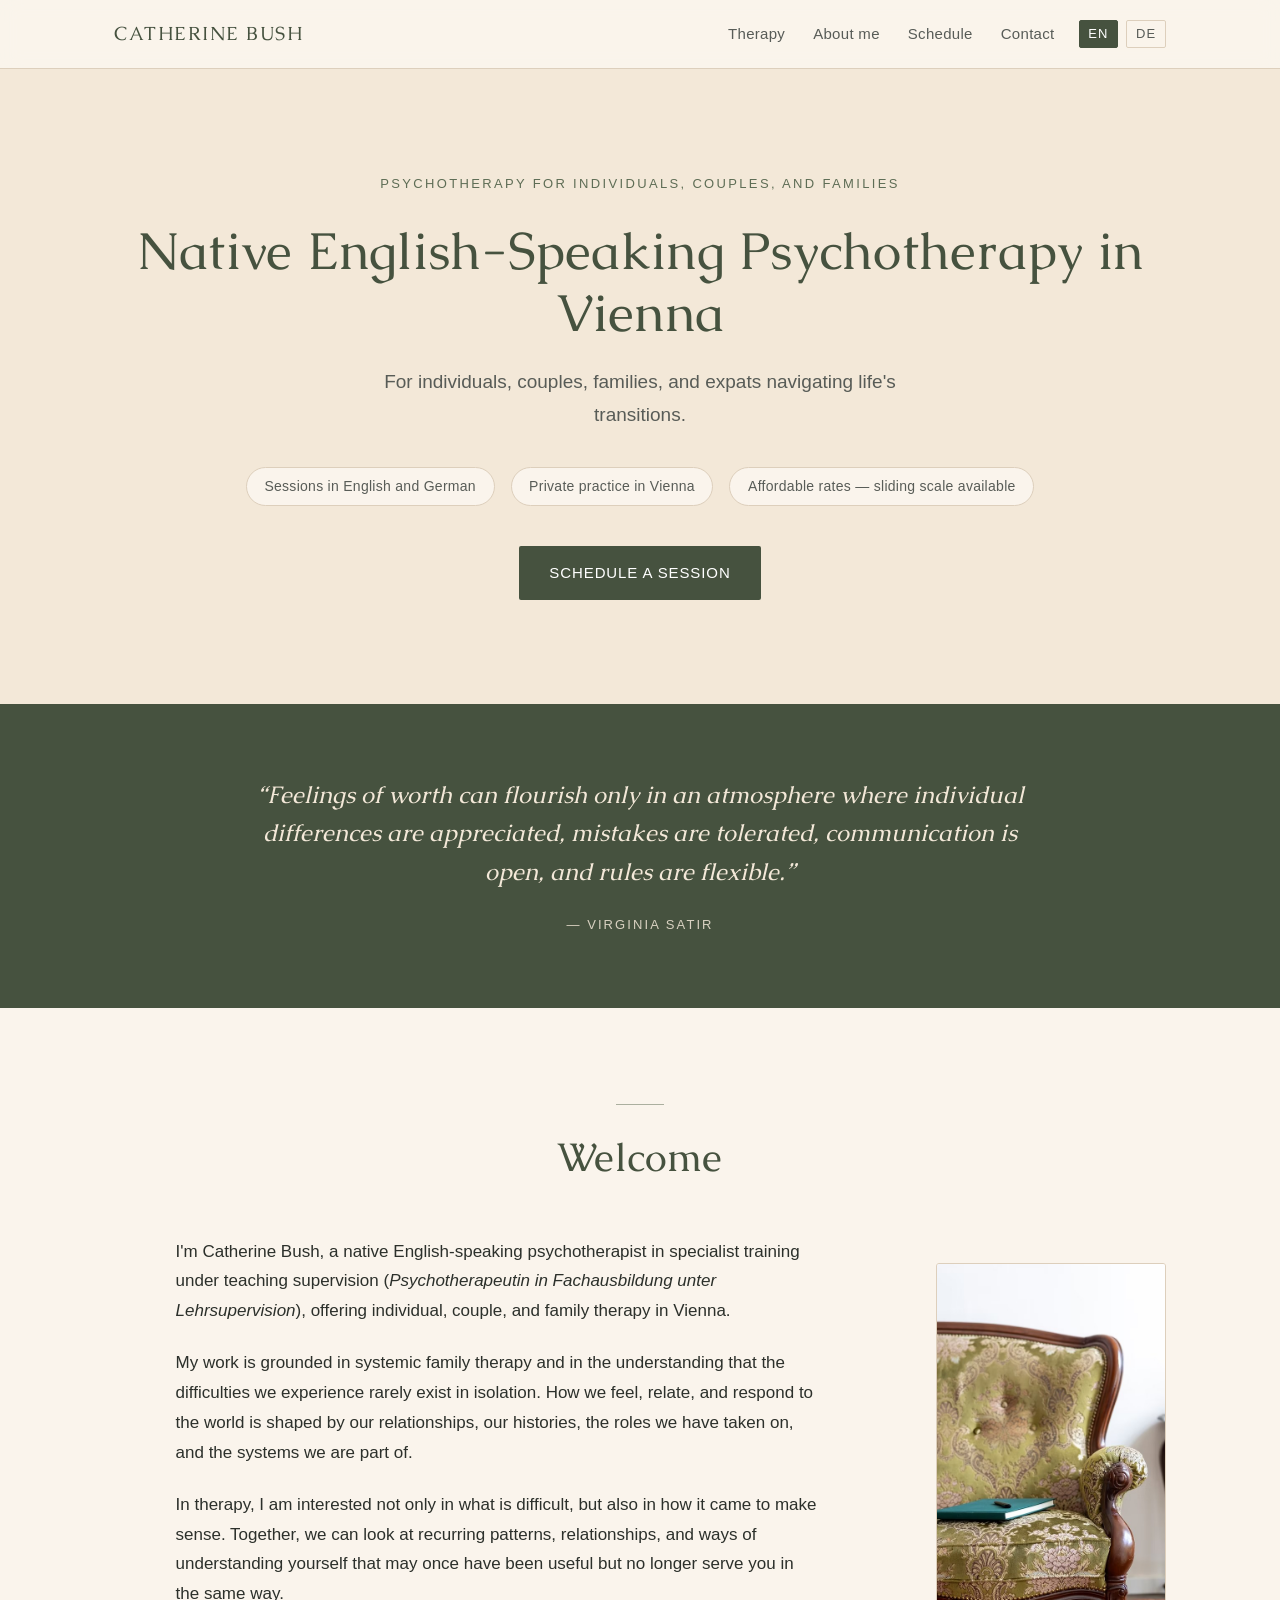
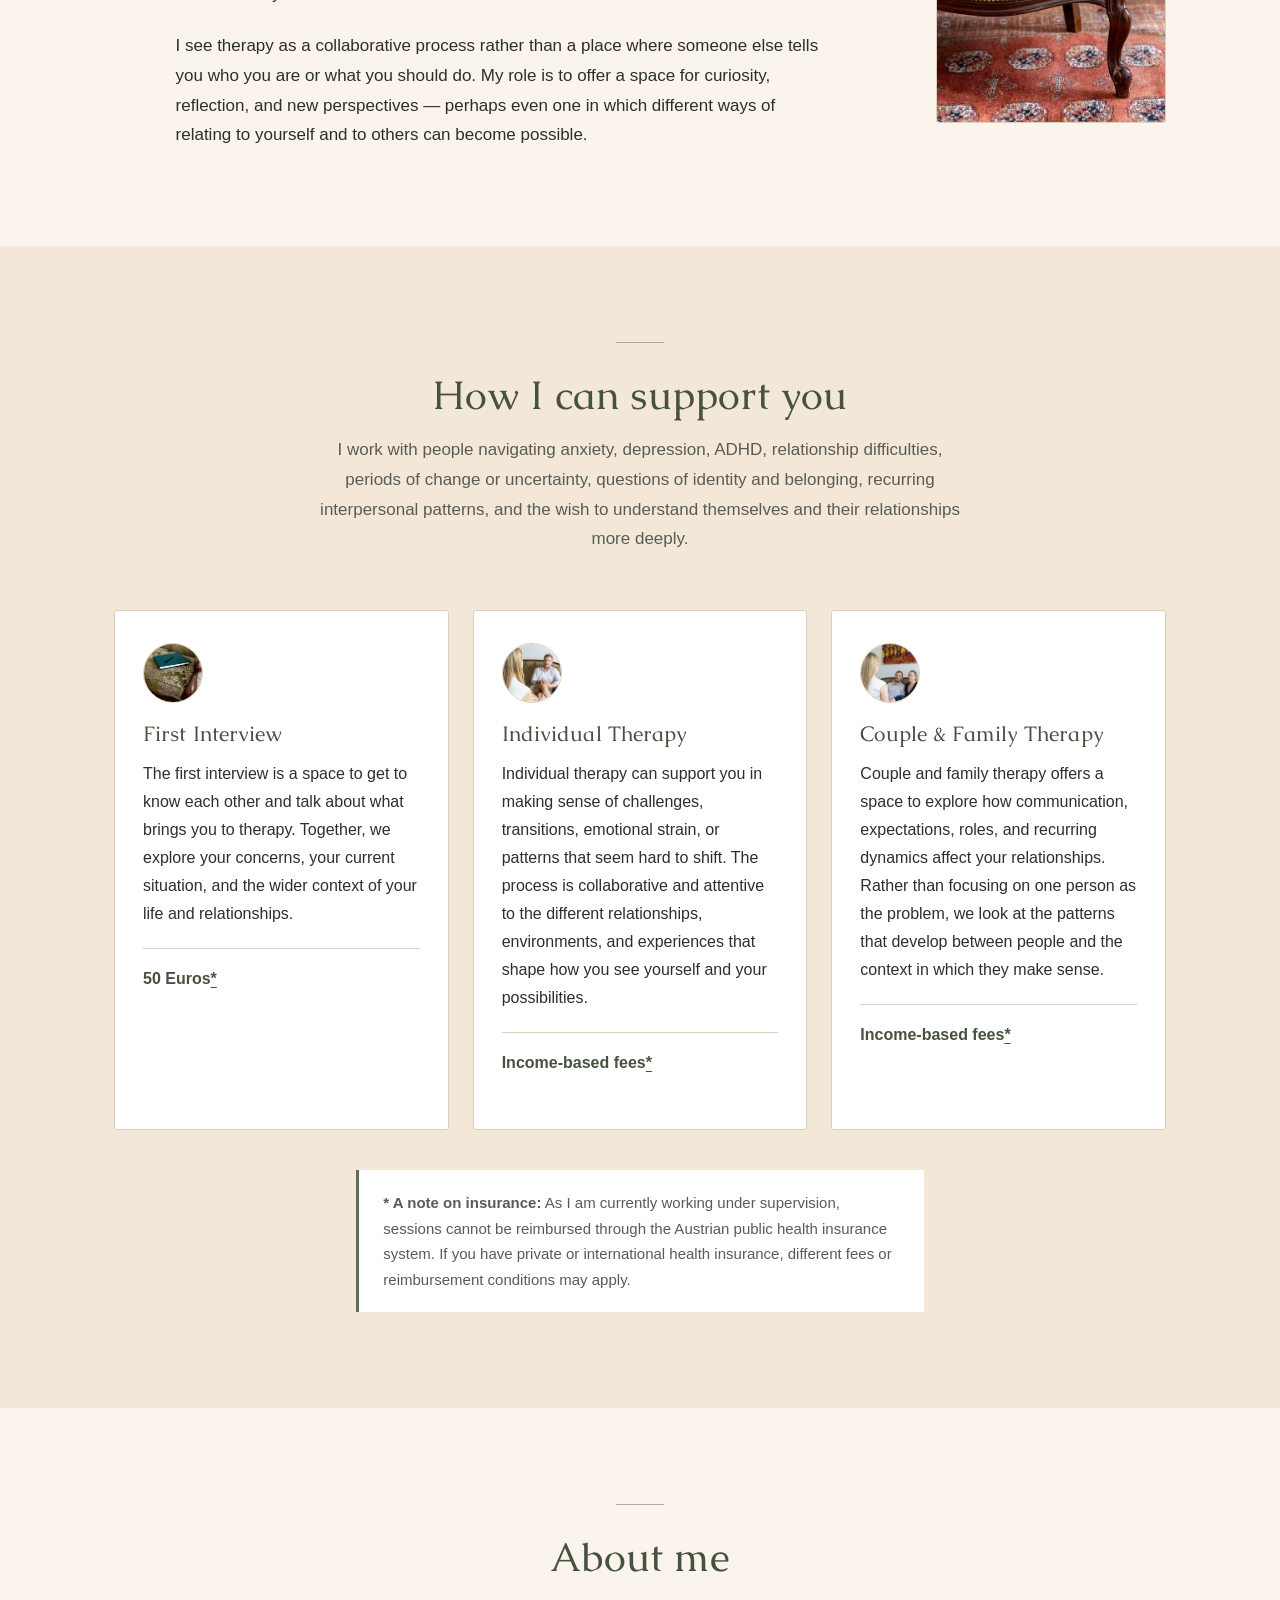
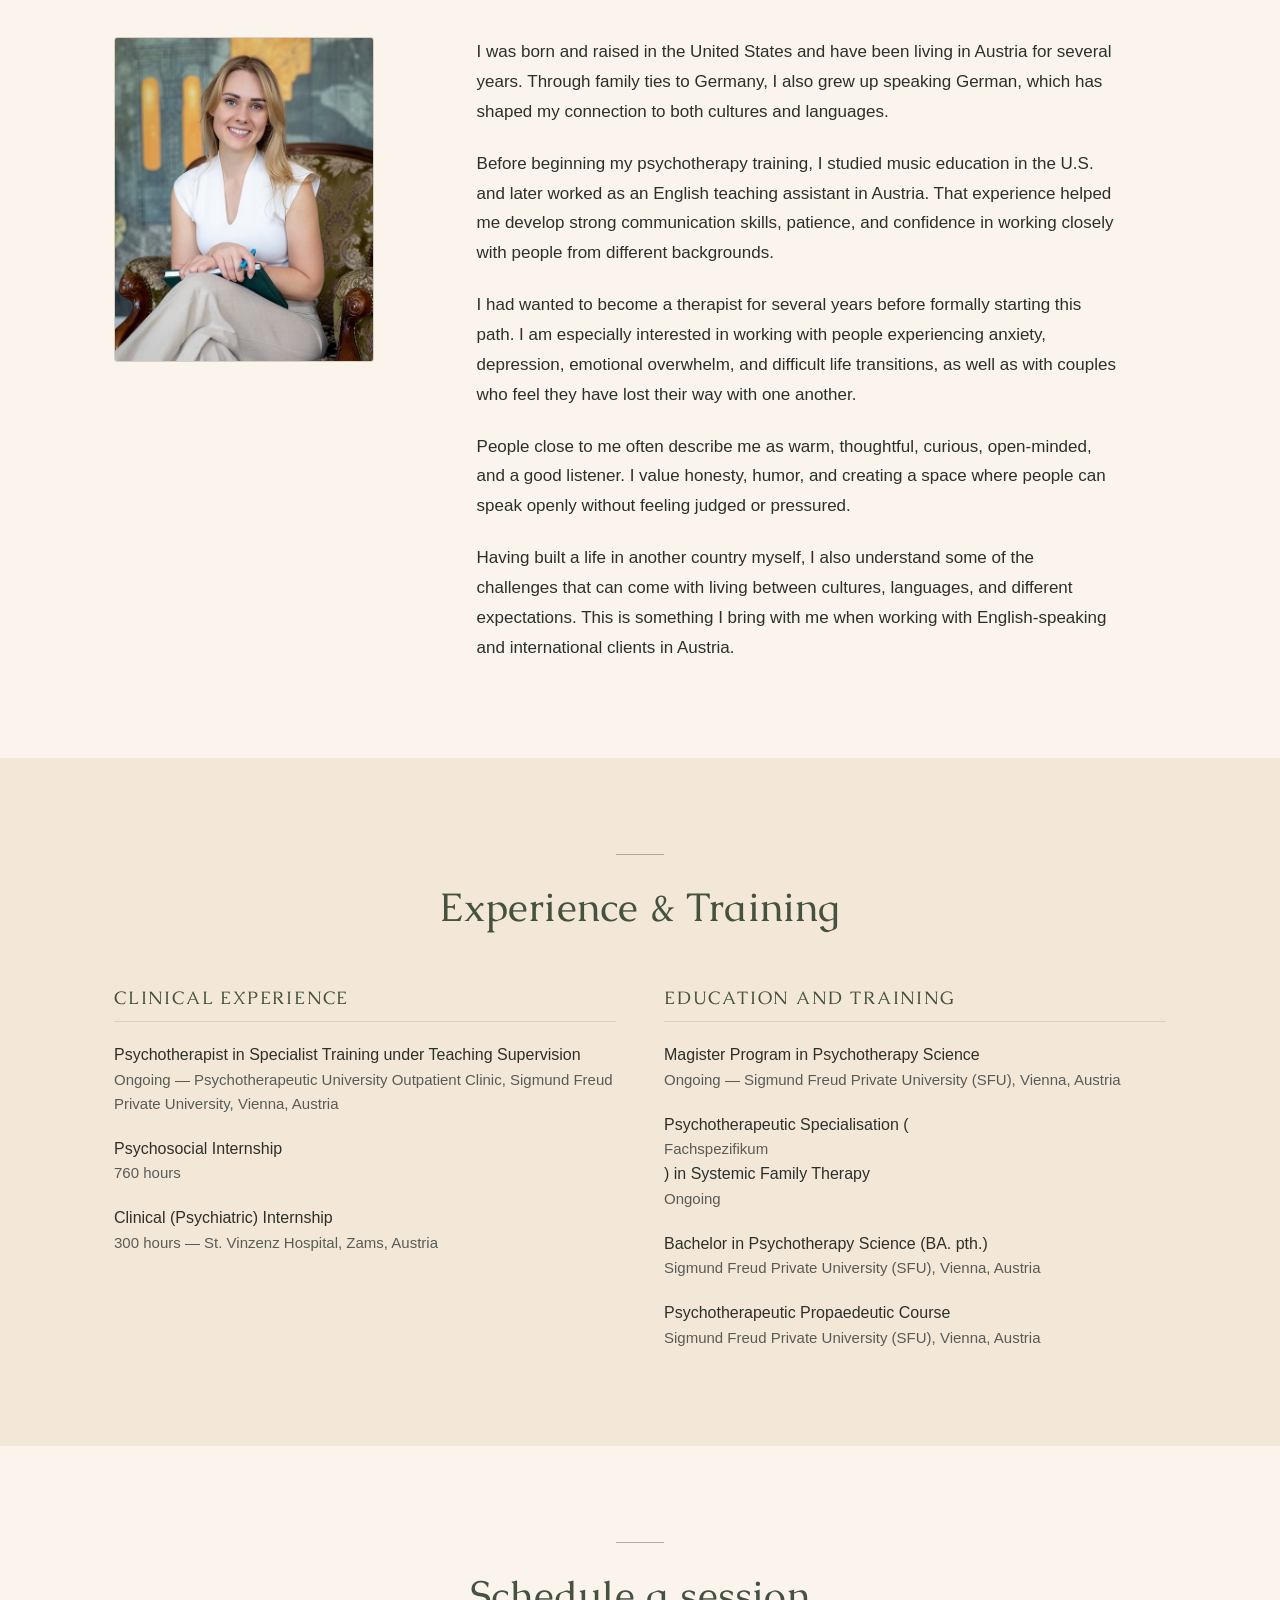
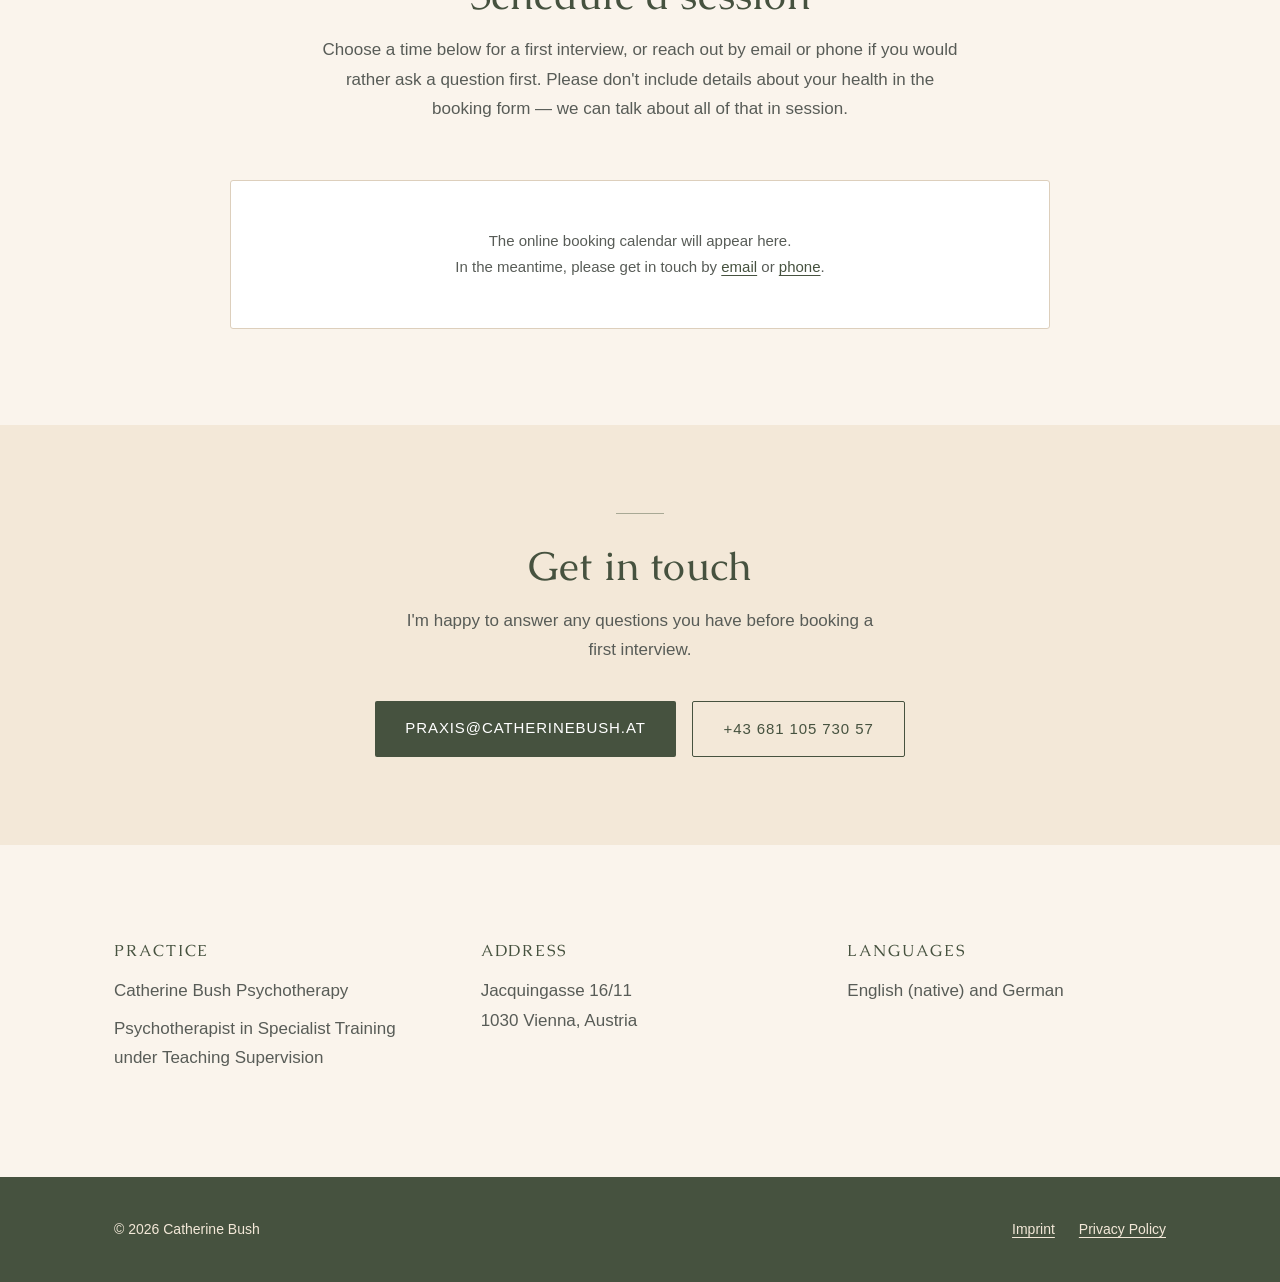
==== de/index.html @ 36997f0b "initial load" ====
<!DOCTYPE html>
<!--
  data-alt-en ist der relative Pfad zur englischen Fassung dieser Seite.
  Das Sprachskript unten liest dieses Attribut; es muss daher relativ bleiben,
  damit die lokale Vorschau funktioniert. Die hreflang-Links sind die
  absoluten, kanonischen Angaben für Suchmaschinen.
-->
<html lang="de" data-alt-en="../index.html">
<head>
<meta charset="utf-8">
<meta name="viewport" content="width=device-width, initial-scale=1, viewport-fit=cover">
<title>Psychotherapie in Wien | Catherine Bush</title>
<meta name="description" content="Psychotherapie in Wien für Einzelpersonen, Paare und Familien. Systemische Familientherapie auf Deutsch und Englisch, einkommensabhängige Honorare.">
<link rel="canonical" href="https://www.catherinebush.at/de/">

<link rel="alternate" hreflang="en" href="https://www.catherinebush.at/">
<link rel="alternate" hreflang="de" href="https://www.catherinebush.at/de/">
<link rel="alternate" hreflang="x-default" href="https://www.catherinebush.at/">

<script>
/* Sprachwahl. Inline und vor dem Rendern, damit nie kurz die falsche Sprache
   aufblitzt.
     1. Eine aktive Auswahl über den EN/DE-Schalter wird gespeichert und hat
        immer Vorrang.
     2. Andernfalls entscheidet einmalig die Spracheinstellung des Browsers.
   Die Ziele stehen in den data-alt-*-Attributen des Wurzelelements, deshalb ist
   dieser Block auf allen Seiten identisch und funktioniert auch in der lokalen
   Vorschau. Ohne verfügbaren Speicher passiert nichts weiter. */
(function () {
  var root = document.documentElement;
  var here = root.lang;
  var stored = null;
  try { stored = localStorage.getItem('cb-lang'); } catch (e) {}

  function go(lang) {
    var target = root.getAttribute('data-alt-' + lang);
    if (target) location.replace(target);
  }

  if (stored) {
    if (stored !== here) go(stored);
  } else {
    var pref = (navigator.languages && navigator.languages[0]) || navigator.language || '';
    if ((/^de/i.test(pref) ? 'de' : 'en') !== here) go(/^de/i.test(pref) ? 'de' : 'en');
  }

  document.addEventListener('click', function (e) {
    var el = e.target.closest ? e.target.closest('[data-set-lang]') : null;
    if (el) {
      try { localStorage.setItem('cb-lang', el.getAttribute('data-set-lang')); } catch (err) {}
    }
  });
})();
</script>

<meta property="og:type" content="website">
<meta property="og:url" content="https://www.catherinebush.at/de/">
<meta property="og:locale" content="de_AT">
<meta property="og:locale:alternate" content="en_US">
<meta property="og:title" content="Psychotherapie in Wien | Catherine Bush">
<meta property="og:description" content="Psychotherapie in Wien für Einzelpersonen, Paare und Familien. Systemische Familientherapie auf Deutsch und Englisch.">
<meta property="og:image" content="https://www.catherinebush.at/images/og-image.jpg">
<meta name="twitter:card" content="summary_large_image">

<link rel="icon" href="../images/favicon.png">
<link rel="apple-touch-icon" href="../images/apple-touch-icon.png">

<link rel="preconnect" href="https://fonts.googleapis.com">
<link rel="preconnect" href="https://fonts.gstatic.com" crossorigin>
<link href="https://fonts.googleapis.com/css2?family=Caudex:ital,wght@0,400;0,700;1,400&amp;display=swap" rel="stylesheet">
<link rel="stylesheet" href="../style.css">
</head>
<body>

<a class="skip" href="#main">Zum Inhalt springen</a>

<header class="nav">
  <div class="wrap nav__inner">
    <a class="brand" href="#top">Catherine Bush</a>
    <div class="nav__group">
      <nav aria-label="Hauptnavigation">
        <ul class="nav__links">
          <li class="nav__hide-sm"><a href="#angebot">Mein Angebot</a></li>
          <li class="nav__hide-sm"><a href="#ueber-mich">Über mich</a></li>
          <li><a href="#termin">Termin buchen</a></li>
          <li><a href="#kontakt">Kontakt</a></li>
        </ul>
      </nav>
      <nav aria-label="Sprache">
        <ul class="langswitch">
          <li><a href="../index.html" lang="en" hreflang="en" data-set-lang="en">EN</a></li>
          <li><a href="index.html" lang="de" hreflang="de" aria-current="true" data-set-lang="de">DE</a></li>
        </ul>
      </nav>
    </div>
  </div>
</header>

<main id="main">

  <section class="hero" id="top">
    <div class="wrap">
      <p class="hero__eyebrow">Psychotherapie für Einzelpersonen, Paare und Familien</p>
      <h1>Psychotherapie in Wien</h1>
      <p class="hero__lede">
        Für Einzelpersonen, Paare und Familien.
      </p>
      <ul class="facts">
        <li>Psychotherapie auf Deutsch und Englisch</li>
        <li>Privatpraxis in Wien</li>
        <li>Einkommensabhängige Honorare</li>
      </ul>
      <a class="btn" href="#termin">Termin buchen</a>
    </div>
  </section>

  <section class="quote">
    <div class="wrap">
      <blockquote>
        &bdquo;Wertgefühle können nur in einer Atmosphäre gedeihen, in der
        individuelle Unterschiede geschätzt, Fehler toleriert, die Kommunikation
        offen und die Regeln flexibel sind.&ldquo;
        <cite>&mdash; Virginia Satir</cite>
      </blockquote>
    </div>
  </section>

  <section class="section" id="willkommen">
    <div class="wrap">
      <div class="section__head">
        <hr class="rule">
        <h2>Willkommen</h2>
      </div>
      <div class="feature">
        <div class="prose">
        <p>
          Ich bin Catherine Bush, Psychotherapeutin in Fachausbildung unter
          Lehrsupervision. In meiner Praxis in Wien begleite ich Einzelpersonen, Paare
          und Familien.
        </p>
        <p>
          Meine Arbeit basiert auf der systemischen Familientherapie und dem
          Verständnis, dass die Herausforderungen, denen wir begegnen, eng mit unserer
          Lebensgeschichte, unseren Beziehungen und unserem sozialen Umfeld verbunden
          sind.
        </p>
        <p>
          In der Therapie geht es mir darum, gemeinsam mit Ihnen zu verstehen, was Sie
          belastet und wie es dazu gekommen ist. Wir betrachten wiederkehrende Muster in
          Ihren Beziehungen und in Ihrem Umgang mit sich selbst. Manche davon waren früher
          hilfreich, passen aber vielleicht nicht mehr zu Ihrer heutigen Lebenssituation.
        </p>
        <p>
          Ich verstehe Therapie als einen gemeinsamen Prozess. Sie sind die Expertin oder
          der Experte für Ihr eigenes Leben. Meine Aufgabe ist es, einen Raum für Neugier,
          Reflexion und neue Perspektiven zu schaffen. So können Sie neue Möglichkeiten
          entdecken, sich selbst und anderen zu begegnen.
        </p>
        </div>

        <img
          class="feature__media"
          src="../images/couch.jpg"
          alt="Ein grüner Polstersessel in der Praxis, auf der Sitzfläche liegt ein Notizbuch"
          width="546" height="1120"
          loading="lazy">
      </div>
    </div>
  </section>

  <section class="section section--tint" id="angebot">
    <div class="wrap">
      <div class="section__head">
        <hr class="rule">
        <h2>Wie ich Sie unterstützen kann</h2>
        <p>
          Ich begleite Menschen bei Ängsten, Depressionen, ADHS und
          Beziehungsschwierigkeiten sowie in Zeiten der Veränderung und Unsicherheit.
          Auch Fragen zu Identität und Zugehörigkeit, wiederkehrende Beziehungsmuster
          oder der Wunsch, sich selbst und die eigenen Beziehungen besser zu verstehen,
          können Anlass für eine Therapie sein.
        </p>
      </div>

      <div class="cards">
        <article class="card">
          <img class="card__icon" src="../images/first_interview_icon.jpg" alt=""
               width="121" height="121" loading="lazy">
          <h3>Erstgespräch</h3>
          <p>
            Das Erstgespräch dient dem Kennenlernen und dem Austausch darüber, was Sie
            zur Therapie führt. Gemeinsam erkunden wir Ihre Anliegen, Ihre aktuelle
            Situation und den weiteren Kontext Ihres Lebens und Ihrer Beziehungen.
          </p>
          <p class="card__fee">50 Euro<a href="#hinweis" aria-label="Hinweis zur Krankenversicherung und zu den Honoraren">*</a></p>
        </article>

        <article class="card">
          <img class="card__icon" src="../images/individual_therapy.jpg" alt=""
               width="121" height="121" loading="lazy">
          <h3>Einzeltherapie</h3>
          <p>
            Einzeltherapie bietet Raum, Herausforderungen, Veränderungen und emotionale
            Belastungen zu verstehen und neue Wege im Umgang damit zu finden. Gemeinsam
            betrachten wir auch wiederkehrende Muster sowie die Beziehungen,
            Lebensumstände und Erfahrungen, die Ihr Bild von sich selbst und Ihren
            Handlungsmöglichkeiten prägen.
          </p>
          <p class="card__fee">Einkommensabhängiges Honorar<a href="#hinweis" aria-label="Hinweis zur Krankenversicherung und zu den Honoraren">*</a></p>
        </article>

        <article class="card">
          <img class="card__icon" src="../images/couple_therapy_icon.jpg" alt=""
               width="121" height="121" loading="lazy">
          <h3>Paar-/Familientherapie</h3>
          <p>
            Paar- und Familientherapie bietet Raum, gemeinsam zu verstehen, wie
            Kommunikation, Erwartungen und Rollen Ihre Beziehungen prägen. Dabei
            betrachten wir wiederkehrende Muster zwischen den Beteiligten und wie sie
            entstanden sind. Gemeinsam suchen wir nach neuen Möglichkeiten, miteinander
            umzugehen.
          </p>
          <p class="card__fee">Einkommensabhängiges Honorar<a href="#hinweis" aria-label="Hinweis zur Krankenversicherung und zu den Honoraren">*</a></p>
        </article>
      </div>

      <p class="note" id="hinweis">
        <strong>* Hinweis zur Krankenversicherung:</strong> Da ich in Fachausbildung
        unter Lehrsupervision tätig bin, ist eine Kostenerstattung durch die
        österreichische gesetzliche Krankenversicherung derzeit nicht möglich. Bei
        privaten oder internationalen Krankenversicherungen können die
        Erstattungsbedingungen variieren.
      </p>
    </div>
  </section>

  <section class="section" id="ueber-mich">
    <div class="wrap">
      <div class="section__head">
        <hr class="rule">
        <h2>Über mich</h2>
      </div>

      <div class="about">
        <img
          class="about__photo"
          src="../images/catherine-bush.jpg"
          alt="Catherine Bush, sitzend in einem grünen Sessel mit einem Notizbuch, lächelnd in die Kamera"
          width="546" height="748"
          loading="lazy">

        <div class="prose">
          <p>
            Ich bin in den USA geboren und aufgewachsen und lebe seit einigen Jahren in
            Österreich. Durch meine familiären Verbindungen nach Deutschland bin ich auch
            mit der deutschen Sprache aufgewachsen. Beide Sprachen und Kulturen sind mir
            deshalb vertraut.
          </p>
          <p>
            Vor meiner Psychotherapieausbildung habe ich in den USA Musikpädagogik
            studiert und später als Englisch-Sprachassistentin in Österreich gearbeitet.
            Dabei konnte ich meine Kommunikationsfähigkeiten vertiefen und Erfahrung im
            Umgang mit Menschen unterschiedlicher Herkunft sammeln.
          </p>
          <p>
            Der Wunsch, Psychotherapeutin zu werden, hat mich schon lange begleitet.
            Besonders interessiert mich die Begleitung von Menschen mit Ängsten,
            Depressionen oder emotionaler Überforderung sowie in herausfordernden
            Lebensphasen. Auch die Arbeit mit Paaren, die sich voneinander entfernt haben
            oder wieder zueinanderfinden möchten, liegt mir am Herzen.
          </p>
          <p>
            Menschen in meinem Umfeld beschreiben mich als warmherzig, reflektiert,
            neugierig und offen &ndash; und als gute Zuhörerin. Ehrlichkeit, Humor und ein
            respektvolles Miteinander sind mir wichtig. In meiner Praxis möchte ich einen
            Raum schaffen, in dem Sie offen sprechen können und sich angenommen fühlen.
          </p>
          <p>
            Aus eigener Erfahrung kenne ich die Herausforderungen, die das Leben zwischen
            verschiedenen Kulturen, Sprachen und Erwartungen mit sich bringen kann. Diese
            Erfahrung fließt auch in meine Arbeit ein.
          </p>
        </div>
      </div>
    </div>
  </section>

  <section class="section section--tint" id="qualifikation">
    <div class="wrap">
      <div class="section__head">
        <hr class="rule">
        <h2>Erfahrung &amp; Ausbildung</h2>
      </div>

      <div class="creds">
        <div>
          <h3>Klinische Erfahrung</h3>
          <ul>
            <li>
              Psychotherapeutin in Fachausbildung unter Lehrsupervision
              <span>Laufend &mdash; Psychotherapeutische Universitätsambulanz,
              Sigmund Freud PrivatUniversität, Wien, Österreich</span>
            </li>
            <li>
              Psychosoziales Praktikum
              <span>760 Stunden</span>
            </li>
            <li>
              Klinisches Praktikum
              <span>300 Stunden &mdash; St. Vinzenz-Krankenhaus, Zams, Österreich</span>
            </li>
          </ul>
        </div>

        <div>
          <h3>Ausbildung</h3>
          <ul>
            <li>
              Magisterstudium der Psychotherapiewissenschaft
              <span>Laufend &mdash; Sigmund Freud PrivatUniversität (SFU), Wien, Österreich</span>
            </li>
            <li>
              Fachspezifikum Systemische Familientherapie
              <span>Laufend</span>
            </li>
            <li>
              Bakkalaureat Psychotherapiewissenschaft (BA. pth.)
              <span>Sigmund Freud PrivatUniversität (SFU), Wien, Österreich</span>
            </li>
            <li>
              Psychotherapeutisches Propädeutikum
              <span>Sigmund Freud PrivatUniversität (SFU), Wien, Österreich</span>
            </li>
          </ul>
        </div>
      </div>
    </div>
  </section>

  <section class="section" id="termin">
    <div class="wrap">
      <div class="section__head">
        <hr class="rule">
        <h2>Termin buchen</h2>
        <p>
          Wählen Sie unten einen Termin für ein Erstgespräch, oder melden Sie sich per
          E-Mail oder telefonisch, wenn Sie vorab eine Frage haben. Bitte geben Sie bei
          der Buchung keine Angaben zu Ihrer Gesundheit ein &ndash; dafür ist im Gespräch
          Zeit.
        </p>
      </div>

      <div class="booking">
        <!--
          TheraPsy-Bookings-Kalender.
          Die Einbettungs-URL aus dem TheraPsy-Konto unten in src einsetzen und
          anschließend den Absatz .booking__fallback löschen.

          <iframe
            src="PASTE_THERAPSY_EMBED_URL_HERE"
            title="Kalender zur Terminbuchung"
            loading="lazy"
            referrerpolicy="no-referrer-when-downgrade"></iframe>
        -->
        <p class="booking__fallback">
          Hier erscheint der Online-Terminkalender.<br>
          Bis dahin erreichen Sie mich per
          <a href="mailto:praxis@catherinebush.at">E-Mail</a> oder
          <a href="tel:+4368110573057">Telefon</a>.
        </p>
      </div>
    </div>
  </section>

  <section class="cta" id="kontakt">
    <div class="wrap">
      <hr class="rule">
      <h2>Bereit für den nächsten Schritt?</h2>
      <p>
        Ihre Fragen beantworte ich gerne, bevor Sie ein Erstgespräch buchen.
      </p>
      <div class="cta__actions">
        <a class="btn" href="mailto:praxis@catherinebush.at">praxis@catherinebush.at</a>
        <a class="btn btn--ghost" href="tel:+4368110573057">+43 681 105 730 57</a>
      </div>
    </div>
  </section>

  <section class="section">
    <div class="wrap">
      <div class="contact">
        <div>
          <h3>Praxis</h3>
          <p>Catherine Bush Psychotherapie</p>
          <p>Psychotherapeutin in Fachausbildung unter Lehrsupervision</p>
        </div>

        <div>
          <h3>Adresse</h3>
          <address>
            Jacquingasse 16/11<br>
            1030 Wien, Österreich
          </address>
        </div>

        <div>
          <h3>Sprachen</h3>
          <p>Deutsch und Englisch (Muttersprache)</p>
        </div>
      </div>
    </div>
  </section>

</main>

<footer class="footer">
  <div class="wrap footer__inner">
    <p>&copy; 2026 Catherine Bush</p>
    <nav class="footer__legal" aria-label="Rechtliches">
      <a href="impressum.html">Impressum</a>
      <a href="datenschutz.html">Datenschutz</a>
    </nav>
  </div>
</footer>

<script type="application/ld+json">
{
  "@context": "https://schema.org",
  "@type": "MedicalBusiness",
  "name": "Catherine Bush Psychotherapie",
  "url": "https://www.catherinebush.at/de/",
  "email": "praxis@catherinebush.at",
  "telephone": "+4368110573057",
  "image": "https://www.catherinebush.at/images/og-image.jpg",
  "description": "Psychotherapie in Wien für Einzelpersonen, Paare und Familien. Systemische Familientherapie auf Deutsch und Englisch.",
  "medicalSpecialty": "Psychiatric",
  "address": {
    "@type": "PostalAddress",
    "streetAddress": "Jacquingasse 16/11",
    "postalCode": "1030",
    "addressLocality": "Wien",
    "addressCountry": "AT"
  },
  "availableLanguage": ["de", "en"],
  "founder": {
    "@type": "Person",
    "name": "Catherine Grace Bush",
    "jobTitle": "Psychotherapeutin in Fachausbildung unter Lehrsupervision"
  }
}
</script>

</body>
</html>
---- style.css ----
/* ==========================================================================
   Catherine Bush Psychotherapy — shared styles
   Palette and type carried over from the previous Wix site.
   Change --sage and --cream to re-theme the whole site.
   ========================================================================== */

:root {
  --cream:      #f3e8d8;
  --cream-soft: #faf4ec;
  --sage:       #5e6d55;
  --sage-dark:  #46523f;
  --ink:        #2c302b;
  --muted:      #585c57;
  --rule:       #ddcfbc;

  --serif: "Caudex", Georgia, "Times New Roman", serif;
  --sans:  -apple-system, BlinkMacSystemFont, "SF Pro Text", "Segoe UI", Roboto, Helvetica, Arial, sans-serif;

  --measure: 68ch;
  --wrap: 1100px;
}

*, *::before, *::after { box-sizing: border-box; }

html { scroll-behavior: smooth; }
@media (prefers-reduced-motion: reduce) {
  html { scroll-behavior: auto; }
  * { animation: none !important; transition: none !important; }
}

body {
  margin: 0;
  background: var(--cream-soft);
  color: var(--ink);
  font-family: var(--sans);
  font-size: 1.0625rem;
  line-height: 1.75;
  -webkit-font-smoothing: antialiased;
  text-rendering: optimizeLegibility;
}

img { max-width: 100%; height: auto; display: block; }

h1, h2, h3 {
  font-family: var(--serif);
  font-weight: 400;
  line-height: 1.2;
  color: var(--sage-dark);
  letter-spacing: 0.005em;
}

a { color: var(--sage-dark); text-decoration-thickness: 1px; text-underline-offset: 3px; }
a:hover { color: var(--sage); }

/* Long URLs in the legal pages must not force a horizontal scrollbar */
a { overflow-wrap: anywhere; }

:focus-visible {
  outline: 2px solid var(--sage);
  outline-offset: 3px;
  border-radius: 2px;
}

.wrap {
  max-width: var(--wrap);
  margin-inline: auto;
  padding-inline: 1.5rem;
}

.skip { position: absolute; left: -9999px; }
.skip:focus {
  left: 1rem;
  top: 1rem;
  z-index: 100;
  background: var(--sage-dark);
  color: #fff;
  padding: 0.6rem 1rem;
  border-radius: 4px;
}

/* ---------- Nav ---------- */

.nav {
  position: sticky;
  top: 0;
  z-index: 50;
  background: rgba(250, 244, 236, 0.85);
  backdrop-filter: blur(10px);
  -webkit-backdrop-filter: blur(10px);
  border-bottom: 1px solid var(--rule);
  padding-top: env(safe-area-inset-top, 0px);
}

.nav__inner {
  display: flex;
  align-items: center;
  justify-content: space-between;
  gap: 1.5rem;
  min-height: 68px;
  flex-wrap: wrap;
}

/* Holds the page nav and the language switcher together on the right */
.nav__group {
  display: flex;
  align-items: center;
  gap: 1.5rem;
  flex-wrap: wrap;
}

.brand {
  font-family: var(--serif);
  font-size: 1.2rem;
  letter-spacing: 0.08em;
  text-transform: uppercase;
  color: var(--sage-dark);
  text-decoration: none;
  white-space: nowrap;
}

.nav__links {
  display: flex;
  align-items: center;
  gap: 1.75rem;
  list-style: none;
  margin: 0;
  padding: 0;
  font-size: 0.9375rem;
}

.nav__links a {
  text-decoration: none;
  color: var(--muted);
  letter-spacing: 0.02em;
  padding-block: 0.35rem;
}
.nav__links a:hover { color: var(--sage-dark); }

/* ---------- Language switcher ---------- */

.langswitch {
  display: flex;
  align-items: center;
  gap: 0.5rem;
  margin: 0;
  padding: 0;
  list-style: none;
  font-size: 0.8125rem;
  letter-spacing: 0.08em;
}

.langswitch li { display: flex; }

.langswitch a {
  display: block;
  padding: 0.25rem 0.55rem;
  border: 1px solid var(--rule);
  border-radius: 2px;
  color: var(--muted);
  text-decoration: none;
  line-height: 1.4;
  transition: background 0.15s ease, color 0.15s ease;
}

.langswitch a:hover {
  background: var(--cream);
  color: var(--sage-dark);
}

/* Current language: marked with aria-current in the markup */
.langswitch a[aria-current="true"] {
  background: var(--sage-dark);
  border-color: var(--sage-dark);
  color: #fff;
  cursor: default;
}

/* ---------- Buttons ---------- */

.btn {
  display: inline-block;
  background: var(--sage-dark);
  color: #fff;
  font-family: var(--sans);
  font-size: 0.9375rem;
  letter-spacing: 0.06em;
  text-transform: uppercase;
  text-decoration: none;
  padding: 0.85rem 1.9rem;
  border-radius: 2px;
  transition: background 0.2s ease;
}
.btn:hover { background: var(--sage); color: #fff; }

.btn--ghost {
  background: transparent;
  color: var(--sage-dark);
  border: 1px solid var(--sage-dark);
}
.btn--ghost:hover { background: var(--sage-dark); color: #fff; }

/* ---------- Hero ---------- */

.hero {
  background: var(--cream);
  padding-block: clamp(3.5rem, 9vw, 6.5rem);
  text-align: center;
}

.hero__eyebrow {
  font-size: 0.8125rem;
  letter-spacing: 0.18em;
  text-transform: uppercase;
  color: var(--sage);
  margin: 0 0 1.5rem;
}

.hero h1 {
  font-size: clamp(2rem, 5.5vw, 3.25rem);
  margin: 0 0 1.25rem;
}

.hero__lede {
  max-width: 56ch;
  margin: 0 auto 2.25rem;
  font-size: clamp(1.0625rem, 2vw, 1.1875rem);
  color: var(--muted);
}

.facts {
  display: flex;
  flex-wrap: wrap;
  justify-content: center;
  gap: 0.75rem 1rem;
  list-style: none;
  margin: 0 0 2.5rem;
  padding: 0;
  font-size: 0.875rem;
  letter-spacing: 0.02em;
}
.facts li {
  background: var(--cream-soft);
  border: 1px solid var(--rule);
  border-radius: 999px;
  padding: 0.4rem 1.1rem;
  color: var(--muted);
}

/* ---------- Quote ---------- */

.quote {
  background: var(--sage-dark);
  color: var(--cream);
  padding-block: clamp(3rem, 7vw, 4.5rem);
  text-align: center;
}

.quote blockquote {
  margin: 0 auto;
  max-width: 60ch;
  font-family: var(--serif);
  font-style: italic;
  font-size: clamp(1.1875rem, 2.6vw, 1.5rem);
  line-height: 1.6;
}

.quote cite {
  display: block;
  margin-top: 1.5rem;
  font-family: var(--sans);
  font-style: normal;
  font-size: 0.8125rem;
  letter-spacing: 0.16em;
  text-transform: uppercase;
  opacity: 0.85;
}

/* ---------- Sections ---------- */

.section { padding-block: clamp(3.5rem, 8vw, 6rem); }
.section--tint { background: var(--cream); }

/* Offset sticky-nav overlap when jumping to an anchor */
.section[id], .hero[id], .cta[id] { scroll-margin-top: 80px; }

.section__head {
  text-align: center;
  max-width: var(--measure);
  margin: 0 auto clamp(2.5rem, 5vw, 3.5rem);
}

.section__head h2 {
  font-size: clamp(1.75rem, 4vw, 2.5rem);
  margin: 0 0 1rem;
}

.section__head p { margin: 0; color: var(--muted); }

.prose { max-width: var(--measure); margin-inline: auto; }
.prose p { margin: 0 0 1.4rem; }
.prose p:last-child { margin-bottom: 0; }

.rule {
  width: 48px;
  height: 1px;
  background: var(--sage);
  border: 0;
  margin: 0 auto 1.75rem;
  opacity: 0.5;
}

/* ---------- Cards ---------- */

.cards {
  display: grid;
  grid-template-columns: repeat(auto-fit, minmax(260px, 1fr));
  gap: 1.5rem;
}

.card {
  background: var(--cream-soft);
  border: 1px solid var(--rule);
  border-radius: 3px;
  padding: 2rem 1.75rem;
  display: flex;
  flex-direction: column;
}
.section--tint .card { background: #fff; }

.card h3 { font-size: 1.3125rem; margin: 0 0 0.9rem; }
.card p { margin: 0 0 1.25rem; font-size: 1rem; }

/* Round thumbnail at the top of each service card. The source files are
   121x121, so 60px stays crisp on a 2x screen — don't scale these up. */
.card__icon {
  width: 60px;
  height: 60px;
  border-radius: 50%;
  object-fit: cover;
  margin-bottom: 1.1rem;
  border: 1px solid var(--rule);
}

.card__fee {
  margin-top: auto;
  padding-top: 1rem;
  border-top: 1px solid var(--rule);
  font-size: 0.9375rem;
  color: var(--sage-dark);
  font-weight: 600;
}

.note {
  max-width: var(--measure);
  margin: 2.5rem auto 0;
  font-size: 0.9375rem;
  line-height: 1.7;
  color: var(--muted);
  background: var(--cream-soft);
  border-left: 3px solid var(--sage);
  padding: 1.25rem 1.5rem;
}
.section--tint .note { background: #fff; }

/* ---------- About ---------- */

.about {
  display: grid;
  grid-template-columns: minmax(0, 260px) minmax(0, 1fr);
  gap: clamp(2rem, 5vw, 3.5rem);
  align-items: start;
}

.about__photo {
  border-radius: 3px;
  aspect-ratio: 4 / 5;
  object-fit: cover;
  width: 100%;
  background: var(--cream);
  border: 1px solid var(--rule);
}

/* ---------- Text beside a tall image ---------- */

.feature {
  display: grid;
  grid-template-columns: minmax(0, 1fr) minmax(0, 230px);
  gap: clamp(2rem, 5vw, 3.5rem);
  align-items: center;
}

/* The practice photo is a tall 1:2 crop; this frame matches it so nothing
   is cropped away on desktop. */
.feature__media {
  width: 100%;
  aspect-ratio: 1 / 2;
  max-height: 540px;
  object-fit: cover;
  border-radius: 3px;
  border: 1px solid var(--rule);
  background: var(--cream);
}

/* ---------- Credentials ---------- */

.creds {
  display: grid;
  grid-template-columns: repeat(auto-fit, minmax(280px, 1fr));
  gap: clamp(2rem, 5vw, 3rem);
  max-width: var(--wrap);
  margin-inline: auto;
}

.creds h3 {
  font-size: 1.125rem;
  letter-spacing: 0.1em;
  text-transform: uppercase;
  margin: 0 0 1.25rem;
  padding-bottom: 0.75rem;
  border-bottom: 1px solid var(--rule);
}

.creds ul { list-style: none; margin: 0; padding: 0; }

.creds li { margin-bottom: 1.25rem; font-size: 1rem; line-height: 1.6; }
.creds li:last-child { margin-bottom: 0; }

.creds li span { display: block; font-size: 0.9375rem; color: var(--muted); }

/* ---------- Booking ---------- */

.booking {
  max-width: 820px;
  margin: 0 auto;
  background: #fff;
  border: 1px solid var(--rule);
  border-radius: 3px;
  overflow: hidden;
}

.booking iframe {
  display: block;
  width: 100%;
  min-height: 720px;
  border: 0;
}

.booking__fallback {
  padding: 2rem 1.75rem;
  text-align: center;
  color: var(--muted);
  font-size: 0.9375rem;
}

/* ---------- CTA ---------- */

.cta {
  background: var(--cream);
  text-align: center;
  padding-block: clamp(3.5rem, 8vw, 5.5rem);
}
.cta h2 { font-size: clamp(1.75rem, 4vw, 2.5rem); margin: 0 0 1rem; }
.cta p { max-width: 52ch; margin: 0 auto 2.25rem; color: var(--muted); }

.cta__actions {
  display: flex;
  flex-wrap: wrap;
  gap: 1rem;
  justify-content: center;
}

/* ---------- Contact ---------- */

.contact {
  display: grid;
  grid-template-columns: repeat(auto-fit, minmax(240px, 1fr));
  gap: clamp(2rem, 5vw, 3rem);
  max-width: var(--wrap);
  margin-inline: auto;
}

.contact h3 {
  font-size: 1rem;
  letter-spacing: 0.12em;
  text-transform: uppercase;
  margin: 0 0 1rem;
}

.contact p, .contact address {
  margin: 0 0 0.5rem;
  font-style: normal;
  color: var(--muted);
}

/* ---------- Footer ---------- */

.footer {
  background: var(--sage-dark);
  color: var(--cream);
  padding-block: 2.5rem;
  padding-bottom: calc(2.5rem + env(safe-area-inset-bottom, 0px));
  font-size: 0.875rem;
}

.footer__inner {
  display: flex;
  flex-wrap: wrap;
  gap: 1rem 2rem;
  align-items: center;
  justify-content: space-between;
}

.footer p { margin: 0; }
.footer a { color: var(--cream); }
.footer__legal { display: flex; gap: 1.5rem; flex-wrap: wrap; }

/* ==========================================================================
   Legal pages (imprint.html, privacy.html)
   ========================================================================== */

.legal {
  padding-block: clamp(2.5rem, 6vw, 4.5rem);
}

.legal__inner {
  max-width: 76ch;
  margin-inline: auto;
}

.legal h1 {
  font-size: clamp(1.875rem, 4.5vw, 2.75rem);
  margin: 0 0 0.5rem;
}

.legal__meta {
  margin: 0 0 2.5rem;
  font-size: 0.9375rem;
  color: var(--muted);
}

.legal h2 {
  font-size: 1.375rem;
  margin: 3rem 0 1rem;
  padding-bottom: 0.6rem;
  border-bottom: 1px solid var(--rule);
}

.legal h3 {
  font-size: 1.0625rem;
  font-family: var(--sans);
  font-weight: 600;
  color: var(--sage-dark);
  margin: 2rem 0 0.5rem;
}

.legal p { margin: 0 0 1.1rem; }
.legal ul { margin: 0 0 1.1rem; padding-left: 1.25rem; }
.legal li { margin-bottom: 0.4rem; }

/* Label / value pairs in the imprint */
.legal dl { margin: 0 0 1.75rem; }

.legal dt {
  font-weight: 600;
  color: var(--sage-dark);
  margin-bottom: 0.25rem;
}

.legal dd {
  margin: 0 0 1.25rem;
  color: var(--ink);
}
.legal dd:last-child { margin-bottom: 0; }

.legal address { font-style: normal; }

.legal__back {
  display: inline-block;
  margin-top: 3rem;
  font-size: 0.9375rem;
}

/* ---------- Responsive ---------- */

@media (max-width: 860px) {
  .nav__links { gap: 1.1rem; font-size: 0.875rem; }
  .nav__group { gap: 1rem; }
}

@media (max-width: 760px) {
  .about { grid-template-columns: 1fr; }
  .about__photo { max-width: 240px; margin-inline: auto; }

  /* Stack, and let the tall photo lead as a wide banner instead */
  .feature { grid-template-columns: 1fr; }
  .feature__media {
    order: -1;
    aspect-ratio: 3 / 2;
    max-height: 280px;
    object-position: center 35%;
  }
}

@media (max-width: 520px) {
  body { font-size: 1rem; }
  .nav__inner { min-height: 60px; }
  .nav__links { gap: 0.9rem; font-size: 0.8125rem; }
  .nav__links .nav__hide-sm { display: none; }
  .langswitch { font-size: 0.75rem; }
  .langswitch a { padding: 0.2rem 0.45rem; }
  .legal h2 { font-size: 1.1875rem; }
}

@media print {
  .nav, .footer__legal, .legal__back, .skip { display: none; }
  body { background: #fff; font-size: 11pt; }
  .legal h2 { page-break-after: avoid; }
}
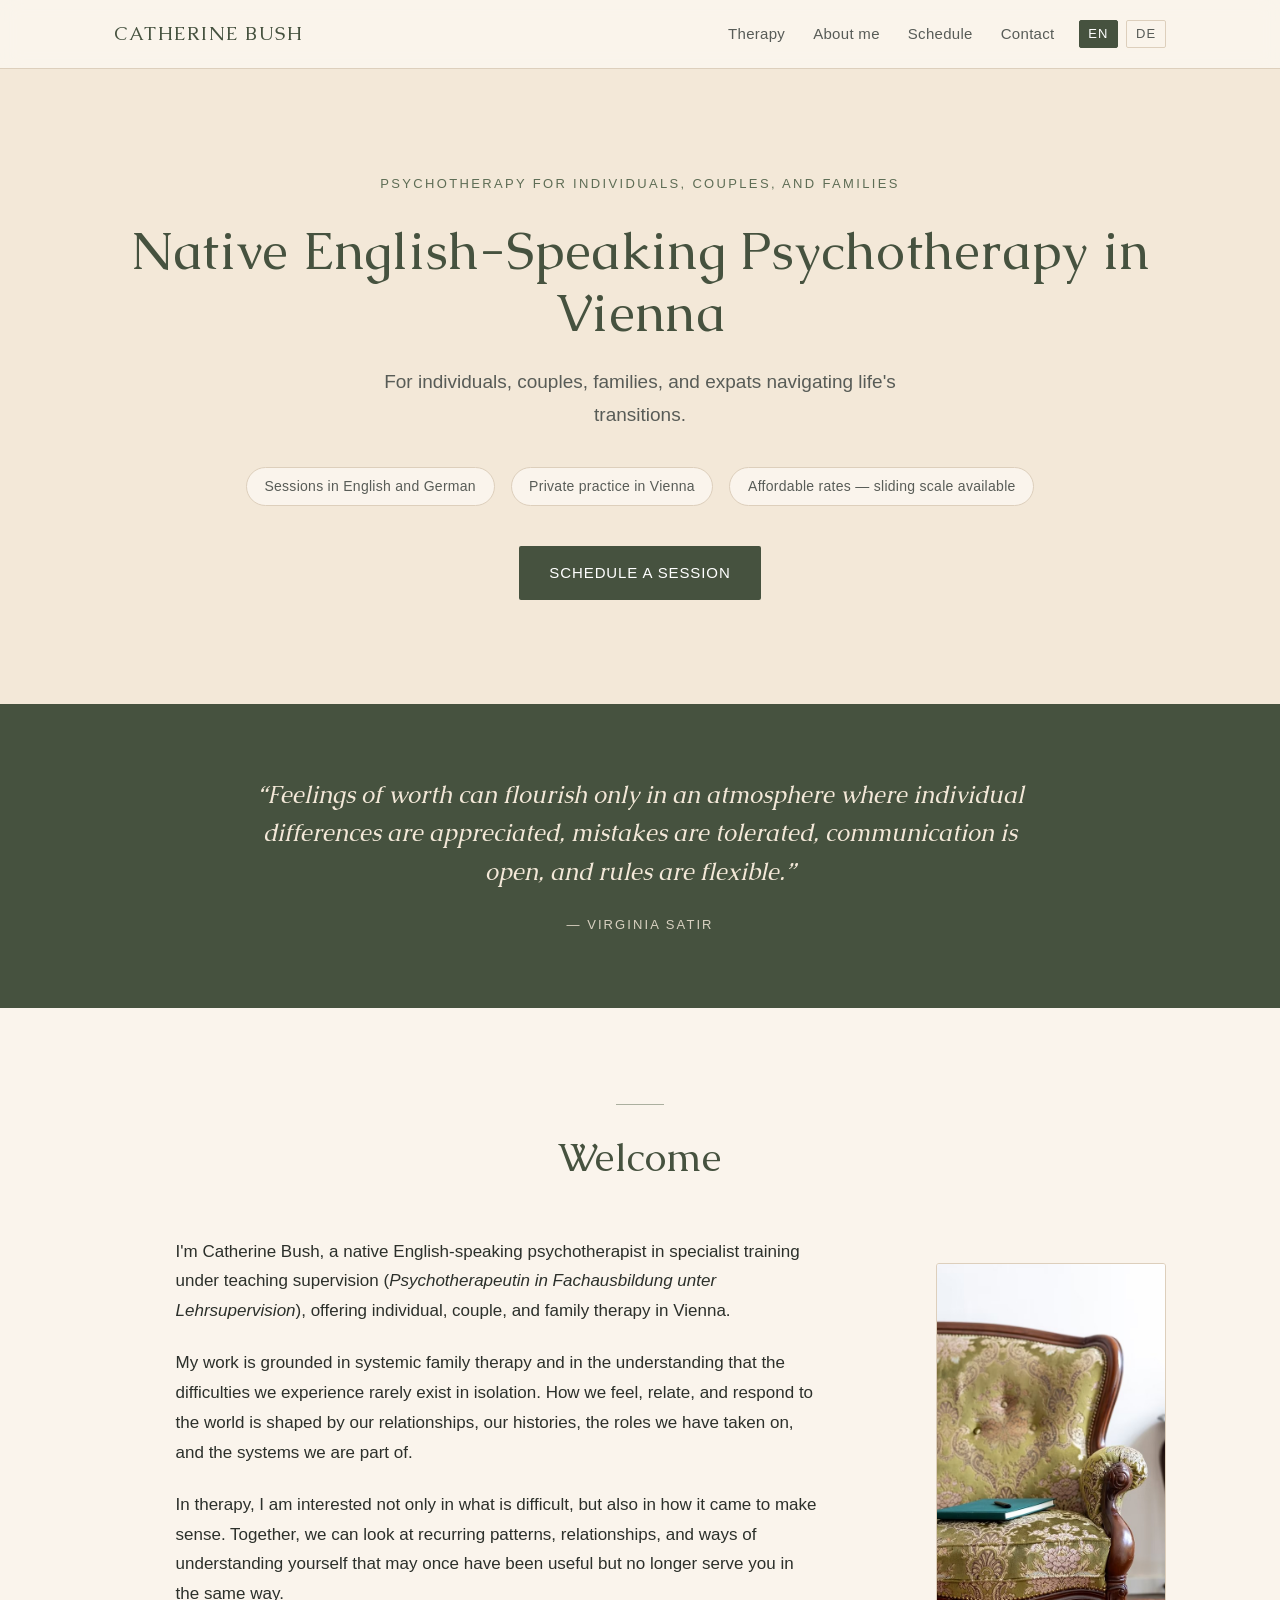
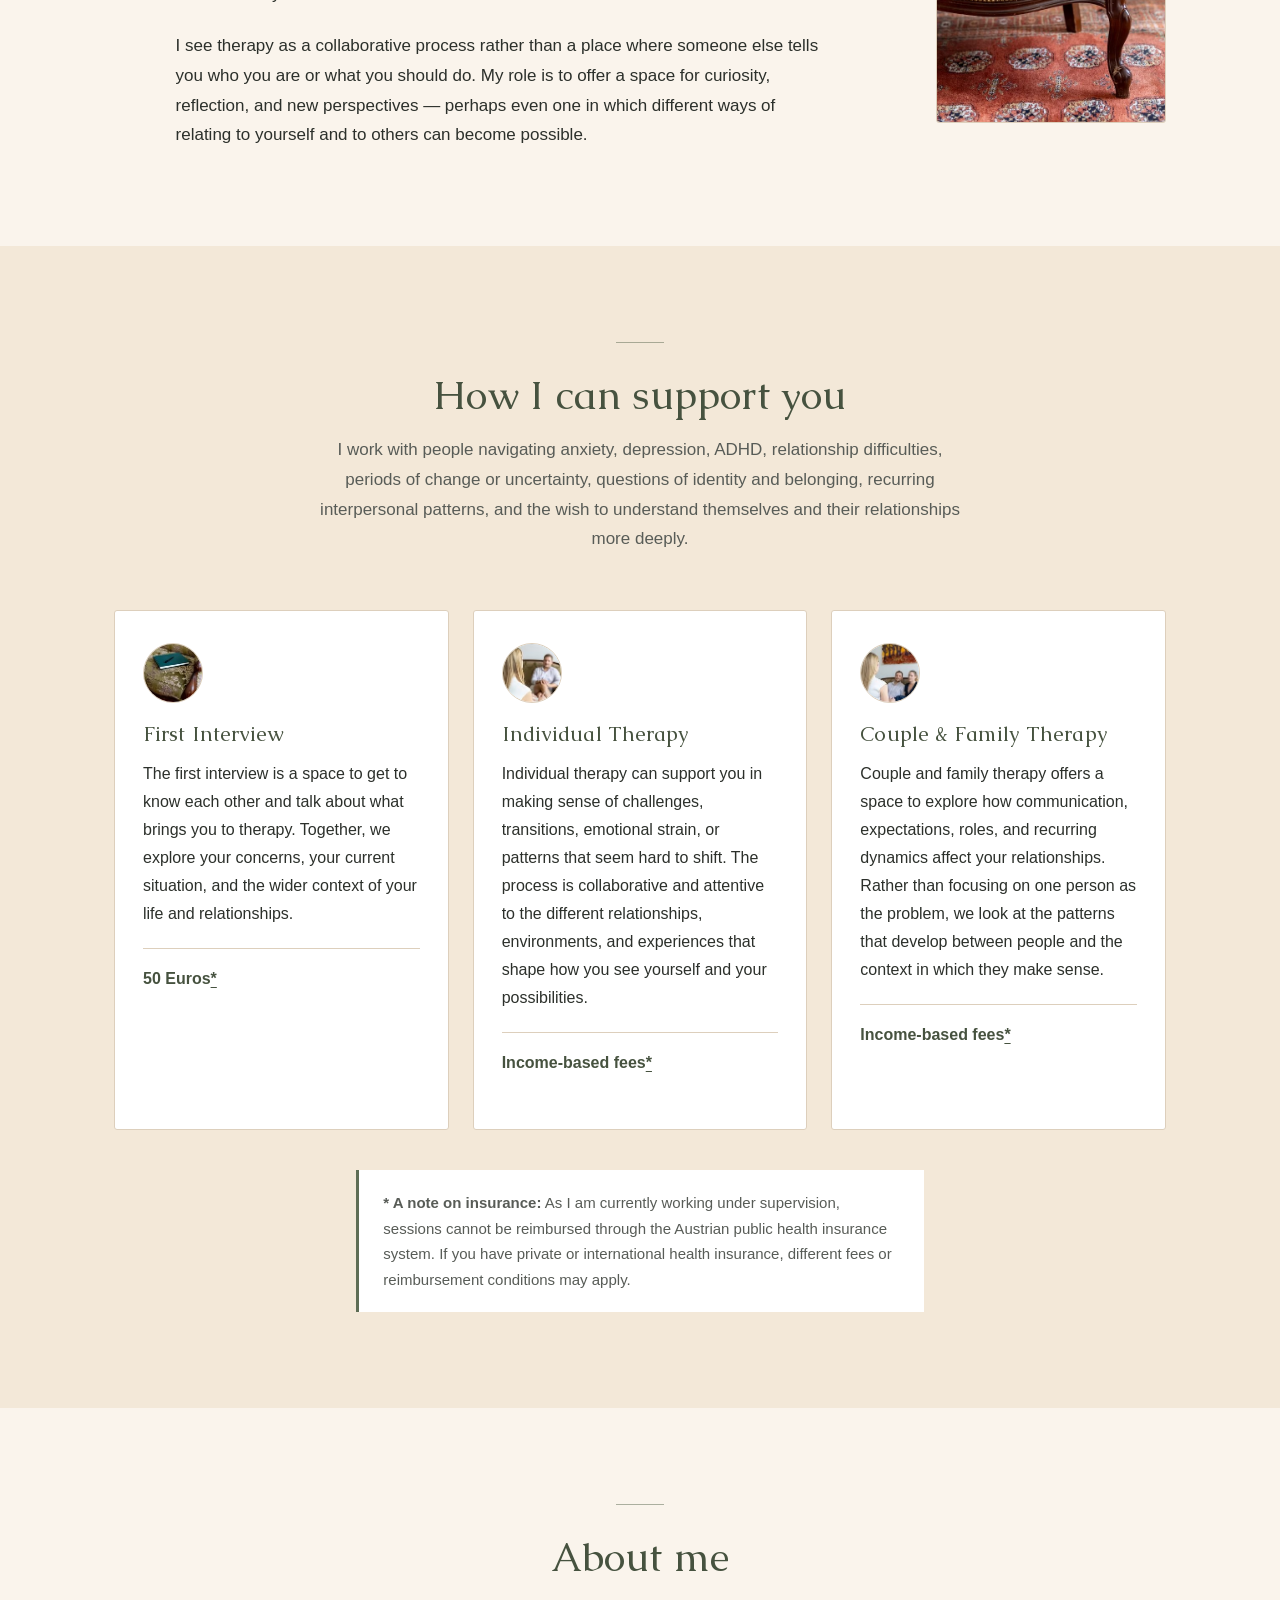
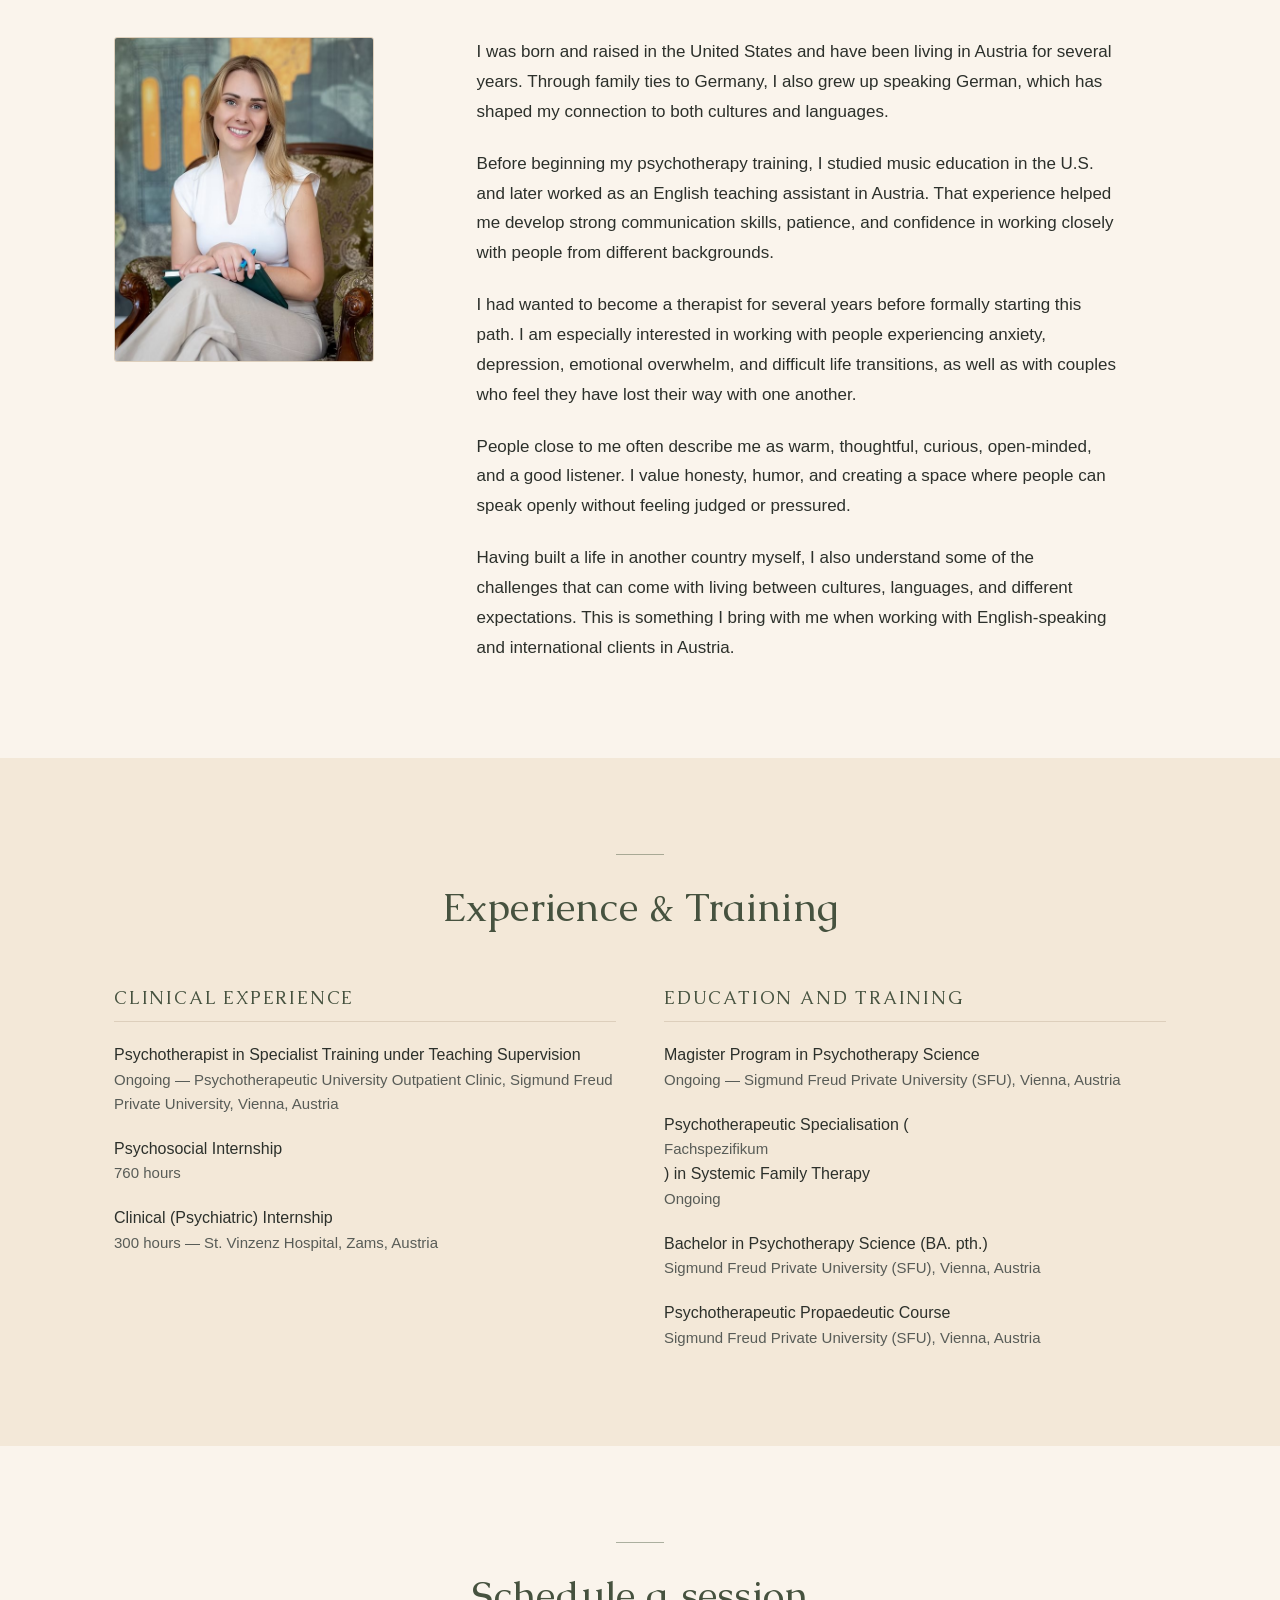
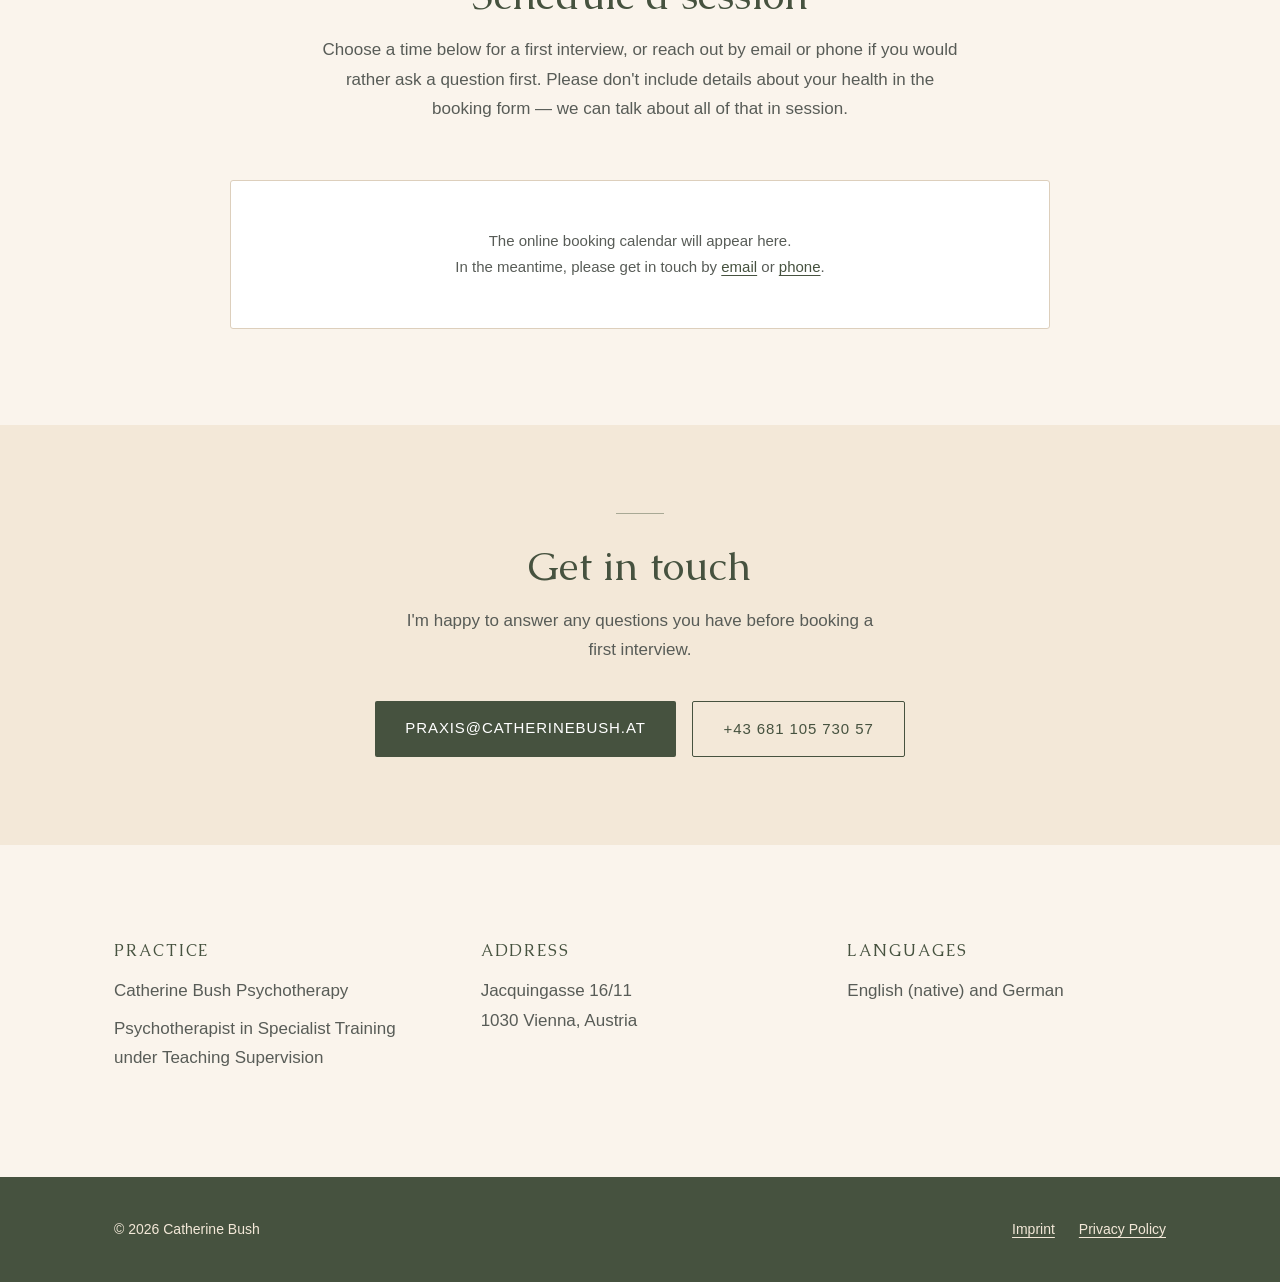
==== commit a9c4bc18: "added robots, sitemap. updated de version info. updated to github for privacy pages" ====
--- a/de/index.html
+++ b/de/index.html
@@ -65,9 +65,7 @@
 <link rel="icon" href="../images/favicon.png">
 <link rel="apple-touch-icon" href="../images/apple-touch-icon.png">
 
-<link rel="preconnect" href="https://fonts.googleapis.com">
-<link rel="preconnect" href="https://fonts.gstatic.com" crossorigin>
-<link href="https://fonts.googleapis.com/css2?family=Caudex:ital,wght@0,400;0,700;1,400&amp;display=swap" rel="stylesheet">
+<link rel="preload" href="../fonts/caudex-400.woff2" as="font" type="font/woff2" crossorigin>
 <link rel="stylesheet" href="../style.css">
 </head>
 <body>
--- a/style.css
+++ b/style.css
@@ -3,6 +3,30 @@
    Palette and type carried over from the previous Wix site.
    Change --sage and --cream to re-theme the whole site.
    ========================================================================== */
+
+/* Caudex, self-hosted (latin subset; SIL OFL — see fonts/OFL.txt).
+   Served from this site so no visitor data goes to Google Fonts. */
+@font-face {
+  font-family: "Caudex";
+  font-style: normal;
+  font-weight: 400;
+  font-display: swap;
+  src: url("fonts/caudex-400.woff2") format("woff2");
+}
+@font-face {
+  font-family: "Caudex";
+  font-style: italic;
+  font-weight: 400;
+  font-display: swap;
+  src: url("fonts/caudex-400-italic.woff2") format("woff2");
+}
+@font-face {
+  font-family: "Caudex";
+  font-style: normal;
+  font-weight: 700;
+  font-display: swap;
+  src: url("fonts/caudex-700.woff2") format("woff2");
+}
 
 :root {
   --cream:      #f3e8d8;
